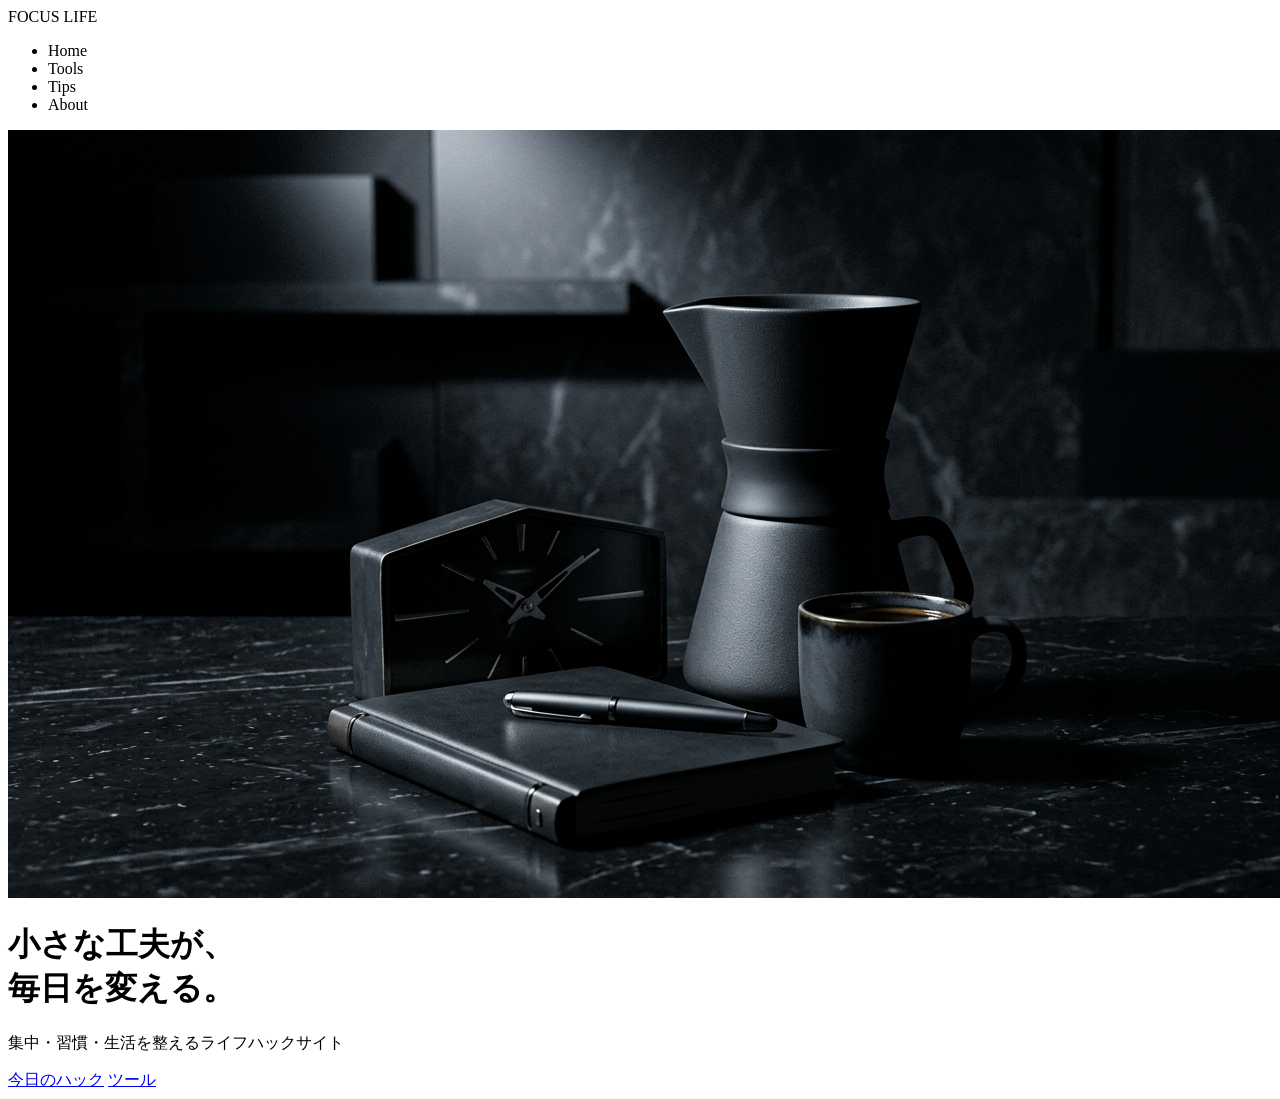
==== index.html @ 843cb501 "細かな変更" ====
<!DOCTYPE html>
<html lang="ja">
<head>
  <meta charset="UTF-8">
  <meta name="viewport" content="width=device-width, initial-scale=1.0">
  <title>FOCUS LIFE</title>
  <link rel="stylesheet" href="style.css">
</head>
<body>

  <header class="hero">

    <nav class="nav">
      <div class="logo">FOCUS LIFE</div>
      <ul>
        <li>Home</li>
        <li>Tools</li>
        <li>Tips</li>
        <li>About</li>
      </ul>
    </nav>

    
    <div class="slideshow">
      <img id="slideImage" alt="slide">
    </div>

    <div class="glow"></div>

    <div class="hero-content">
      <h1>小さな工夫が、<br>毎日を変える。</h1>
      <p>集中・習慣・生活を整えるライフハックサイト</p>

      <div class="buttons">

        <a href="gacha.html" class="btn primary">今日のハック</a>

        <a href="tool.html" class="btn">ツール</a>

       </div>
    </div>

  </header>

  
  <script src="index.js"></script>

  
  <script>
    window.addEventListener("load", () => {
      if (!document.getElementById("slideImage")) {
        console.error("slideImage が見つかりません");
      }
    });
  </script>

</body>
</html>
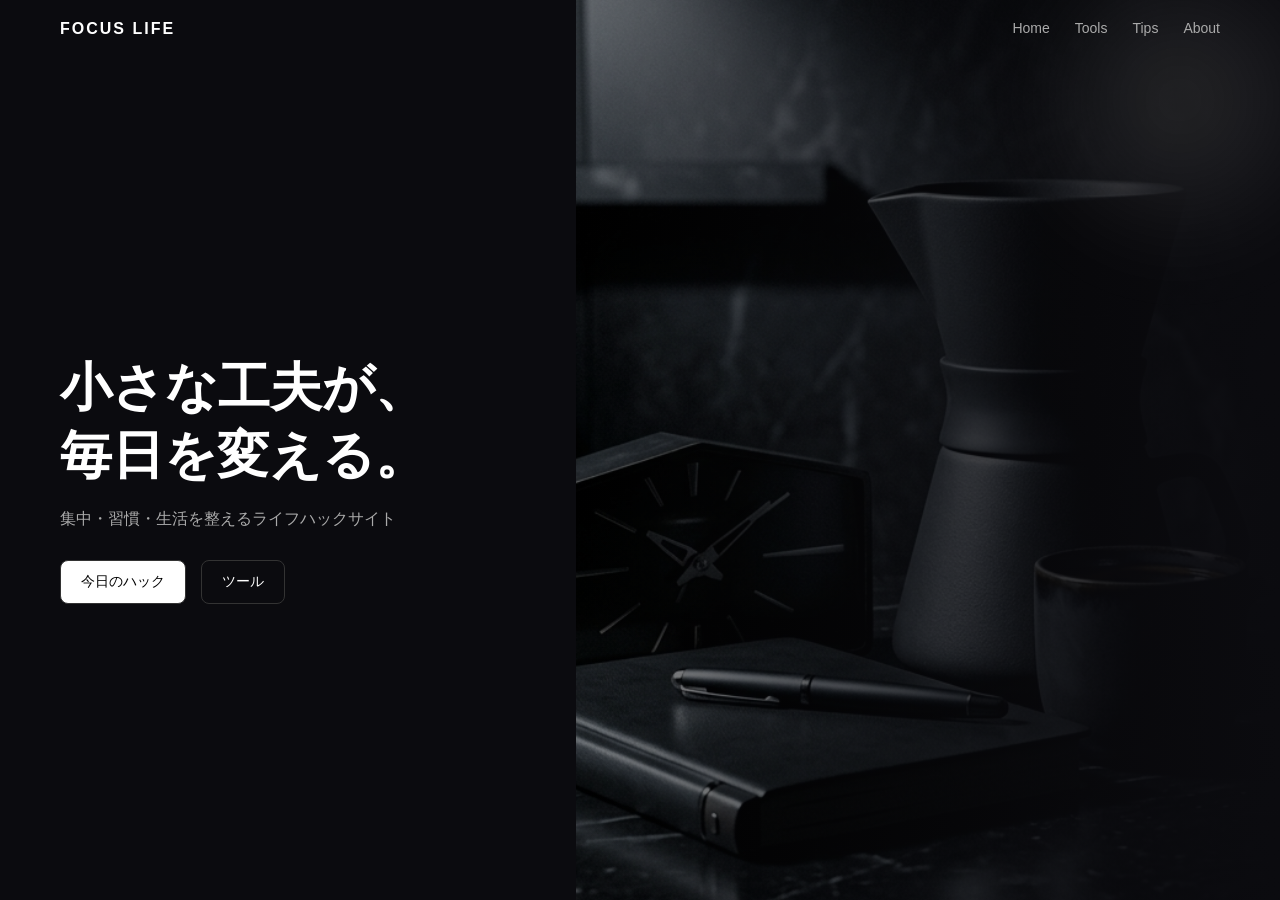
==== commit 198ee11c: "cssの適用" ====
--- a/index.html
+++ b/index.html
@@ -4,7 +4,7 @@
   <meta charset="UTF-8">
   <meta name="viewport" content="width=device-width, initial-scale=1.0">
   <title>FOCUS LIFE</title>
-  <link rel="stylesheet" href="style.css">
+  <link rel="stylesheet" href="css/style.css">
 </head>
 <body>
 
--- a/css/style.css
+++ b/css/style.css
@@ -0,0 +1,291 @@
+* {
+  margin: 0;
+  padding: 0;
+  box-sizing: border-box;
+  font-family: Arial, sans-serif;
+}
+
+body {
+  background: #0b0b0f;
+  color: #fff;
+  overflow: hidden;
+}
+
+/* ===== HERO ===== */
+.hero {
+  position: relative;
+  height: 100vh;
+  display: flex;
+  flex-direction: column;
+}
+
+/* ===== NAV ===== */
+.nav {
+  display: flex;
+  justify-content: space-between;
+  padding: 20px 60px;
+  z-index: 3;
+}
+
+.nav ul {
+  display: flex;
+  gap: 25px;
+  list-style: none;
+  color: #aaa;
+  font-size: 14px;
+}
+
+.logo {
+  font-weight: bold;
+  letter-spacing: 2px;
+}
+
+/* ===== TEXT ===== */
+.hero-content {
+  position: relative;
+  z-index: 3;
+  flex: 1;
+  display: flex;
+  flex-direction: column;
+  justify-content: center;
+  padding-left: 60px;
+}
+
+.hero-content h1 {
+  font-size: 52px;
+  line-height: 1.3;
+  margin-bottom: 20px;
+}
+
+.hero-content p {
+  color: #aaa;
+  margin-bottom: 30px;
+}
+
+/* ===== BUTTON ===== */
+.buttons {
+  display: flex;
+  gap: 15px;
+}
+
+.btn {
+  padding: 12px 20px;
+  border-radius: 8px;
+  text-decoration: none;
+  font-size: 14px;
+  border: 1px solid #333;
+  color: #fff;
+  transition: 0.3s;
+}
+
+.btn.primary {
+  background: #fff;
+  color: #000;
+}
+
+/* ===== SLIDESHOW ===== */
+.slideshow {
+  position: absolute;
+  top: 0;
+  right: 0;
+  width: 55%;
+  height: 100%;
+  overflow: hidden;
+  z-index: 1;
+}
+
+.slideshow img {
+  width: 100%;
+  height: 100%;
+  object-fit: cover;
+  opacity: 0;
+  transition: opacity 1s ease-in-out;
+  filter: brightness(0.55);
+  transform: scale(1.05);
+}
+
+/* グラデーション影 */
+.slideshow::after {
+  content: "";
+  position: absolute;
+  top: 0;
+  left: 0;
+  width: 100%;
+  height: 100%;
+  background: linear-gradient(to left, rgba(11,11,15,1), transparent);
+}
+
+/* 光エフェクト */
+.glow {
+  position: absolute;
+  top: -100px;
+  right: -100px;
+  width: 400px;
+  height: 400px;
+  background: radial-gradient(circle, rgba(255,255,255,0.12), transparent 60%);
+  filter: blur(40px);
+  z-index: 2;
+}
+
+.tool-grid {
+  display: grid;
+  grid-template-columns: repeat(auto-fit, minmax(200px, 1fr));
+  gap: 20px;
+}
+
+.tool-card {
+  display: block;
+  padding: 20px;
+  background: #ffffff;
+  border-radius: 12px;
+  text-decoration: none;
+  color: #333;
+  box-shadow: 0 4px 10px rgba(0,0,0,0.1);
+  transition: 0.2s;
+  font-weight: bold;
+}
+
+.tool-card:hover {
+  transform: translateY(-5px);
+  box-shadow: 0 8px 20px rgba(0,0,0,0.15);
+}
+
+
+.card-container {
+  margin-top: 30px;
+  display: grid;
+  grid-template-columns: repeat(2, 1fr);
+  gap: 20px;
+}
+
+.card {
+  height: 120px;
+  perspective: 1000px;
+  cursor: pointer;
+}
+
+.card-inner {
+  width: 100%;
+  height: 100%;
+  position: relative;
+  transform-style: preserve-3d;
+  transition: transform 0.6s;
+}
+
+.card.flipped .card-inner {
+  transform: rotateY(180deg);
+}
+
+.card-face {
+  position: absolute;
+  width: 100%;
+  height: 100%;
+  backface-visibility: hidden;
+  border-radius: 12px;
+  display: flex;
+  align-items: center;
+  justify-content: center;
+  font-weight: bold;
+  box-shadow: 0 4px 10px rgba(0,0,0,0.1);
+}
+
+/* 裏 */
+.card-back {
+  background: #333;
+  color: white;
+}
+
+/* 表 */
+.card-front {
+  background: white;
+  transform: rotateY(180deg);
+}
+
+
+
+.gacha-page .card-container {
+  margin-top: 30px;
+  display: grid;
+  grid-template-columns: repeat(2, 1fr);
+  gap: 20px;
+  max-width: 500px;
+  margin-left: auto;
+  margin-right: auto;
+}
+
+.gacha-page .card {
+  height: 140px;
+  perspective: 1000px;
+  cursor: pointer;
+}
+
+.gacha-page .card-inner {
+  width: 100%;
+  height: 100%;
+  position: relative;
+  transform-style: preserve-3d;
+  transition: transform 0.6s;
+}
+
+.gacha-page .card.flipped .card-inner {
+  transform: rotateY(180deg);
+}
+
+.gacha-page .card-face {
+  position: absolute;
+  width: 100%;
+  height: 100%;
+  backface-visibility: hidden;
+  border-radius: 12px;
+  display: flex;
+  align-items: center;
+  justify-content: center;
+  font-weight: bold;
+  box-shadow: 0 4px 10px rgba(0,0,0,0.1);
+  padding: 10px;
+}
+
+.gacha-page .card-front {
+  background: #ffffff;
+  color: #222;
+  border-radius: 12px;
+}
+
+.gacha-page .card-back {
+  background: linear-gradient(135deg, #333, #555);
+  color: white;
+  border-radius: 12px;
+}
+
+.gacha-page .card {
+  box-shadow: 0 8px 20px rgba(0,0,0,0.15);
+  transition: transform 0.2s;
+}
+
+.gacha-page .card:hover {
+  transform: translateY(-4px);
+}
+
+.gacha-page h1 {
+  margin-top: 10px;
+  margin-bottom: 30px;
+  text-align: center;
+}
+
+.gacha-page {
+  padding: 40px 20px;
+  text-align: center;
+}
+
+.gacha-page .btn {
+  background: #4a67ff;
+  color: white;
+  border: none;
+  padding: 12px 20px;
+  border-radius: 10px;
+  font-size: 16px;
+  cursor: pointer;
+  transition: 0.2s;
+  box-shadow: 0 4px 10px rgba(0,0,0,0.15);
+  margin-top: 30px;
+}
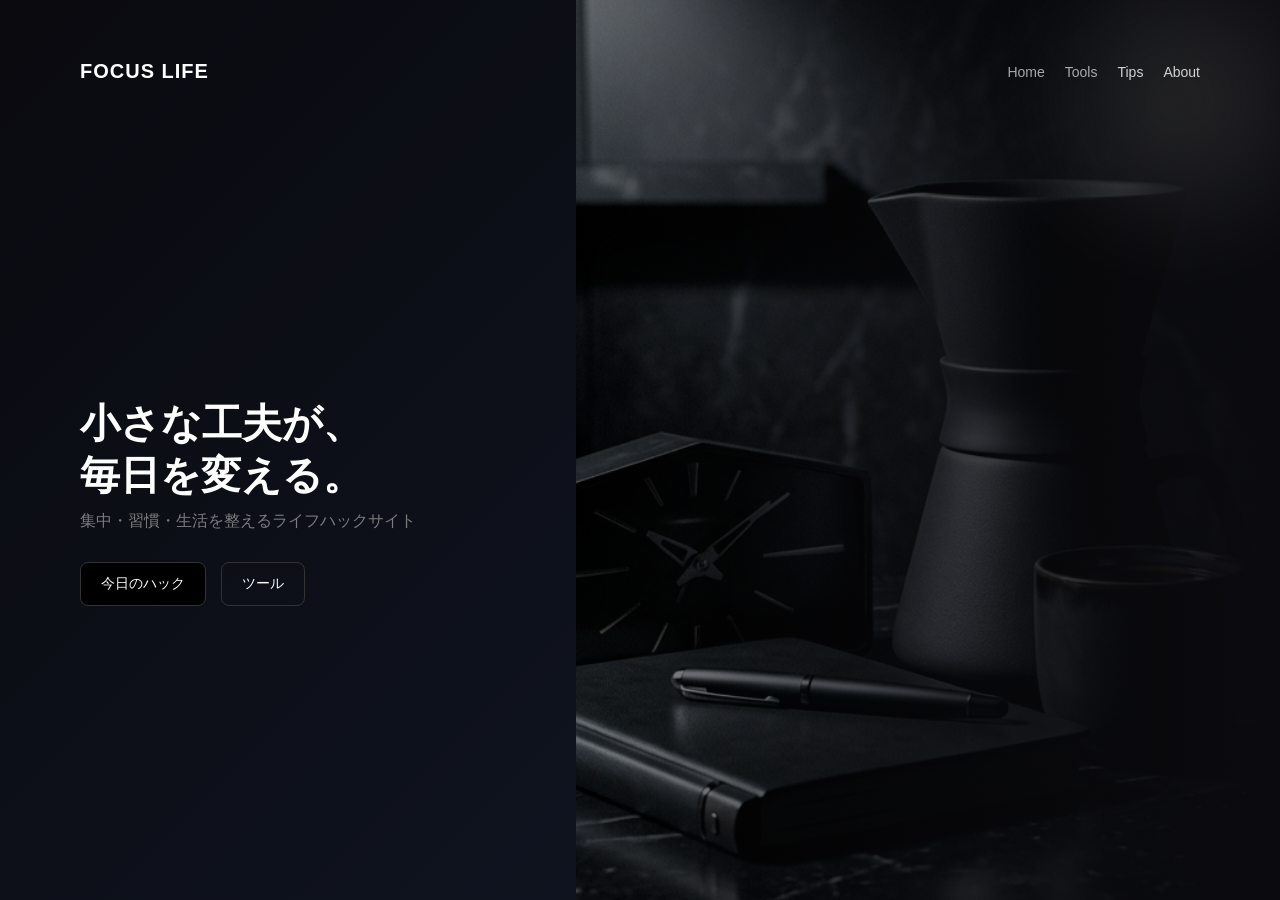
==== commit 181abca0: "HomeとToolsをいじった" ====
--- a/index.html
+++ b/index.html
@@ -13,8 +13,8 @@
     <nav class="nav">
       <div class="logo">FOCUS LIFE</div>
       <ul>
-        <li>Home</li>
-        <li>Tools</li>
+        <li><a href="index.html">Home</a></li>
+        <li><a href="tool.html">Tools</a></li>
         <li>Tips</li>
         <li>About</li>
       </ul>
--- a/css/style.css
+++ b/css/style.css
@@ -79,8 +79,8 @@
 }
 
 .btn.primary {
-  background: #fff;
-  color: #000;
+  background: #000;
+  color: #fff;
 }
 
 /* ===== SLIDESHOW ===== */
@@ -133,16 +133,103 @@
   gap: 20px;
 }
 
+body {
+  margin: 0;
+  font-family: "Segoe UI", sans-serif;
+  background: linear-gradient(135deg, #0a0a0f, #111827);
+  color: white;
+}
+
+/* ヘッダー */
+.hero {
+  padding: 40px 20px;
+}
+
+.nav {
+  display: flex;
+  justify-content: space-between;
+  align-items: center;
+  margin-bottom: 40px;
+}
+
+.logo {
+  font-weight: bold;
+  font-size: 20px;
+  letter-spacing: 1px;
+}
+
+.nav ul {
+  display: flex;
+  gap: 20px;
+  list-style: none;
+}
+
+.nav a,
+.nav li {
+  color: white;
+  text-decoration: none;
+  opacity: 0.8;
+  transition: 0.3s;
+}
+
+.nav a:hover {
+  opacity: 1;
+}
+
+/* タイトル */
+.hero-content h1 {
+  font-size: 40px;
+  margin: 0;
+}
+
+.hero-content p {
+  opacity: 0.7;
+  margin-top: 10px;
+}
+
+/* グリッド */
+.tool-grid {
+  display: grid;
+  grid-template-columns: repeat(auto-fit, minmax(220px, 1fr));
+  gap: 20px;
+}
+
+/* ⭐ガラスカード本体 */
 .tool-card {
-  display: block;
-  padding: 20px;
-  background: #ffffff;
-  border-radius: 12px;
+  display: flex;
+  align-items: center;
+  justify-content: center;
+  text-align: center;
+
+  padding: 22px;
+  border-radius: 18px;
+
+  color: white;
   text-decoration: none;
-  color: #333;
-  box-shadow: 0 4px 10px rgba(0,0,0,0.1);
-  transition: 0.2s;
-  font-weight: bold;
+
+  background: rgba(255, 255, 255, 0.07);
+  backdrop-filter: blur(14px);
+  -webkit-backdrop-filter: blur(14px);
+
+  border: 1px solid rgba(255, 255, 255, 0.12);
+
+  box-shadow: 0 8px 30px rgba(0, 0, 0, 0.4);
+
+  transition: all 0.25s ease;
+  font-weight: 500;
+}
+
+/* ホバー */
+.tool-card:hover {
+  transform: translateY(-6px) scale(1.02);
+  background: rgba(255, 255, 255, 0.12);
+  border: 1px solid rgba(255, 255, 255, 0.25);
+  box-shadow: 0 12px 40px rgba(0, 0, 0, 0.6);
+}
+
+/* クリック感 */
+.tool-card:active {
+  transform: translateY(-2px) scale(0.98);
 }
 
 .tool-card:hover {
@@ -288,4 +375,12 @@
   transition: 0.2s;
   box-shadow: 0 4px 10px rgba(0,0,0,0.15);
   margin-top: 30px;
+}
+.gacha-page {
+    min-height: 100vh;
+
+    background-image: url("../img13.png");
+    background-size: cover;
+    background-position: center;
+    background-repeat: no-repeat;
 }
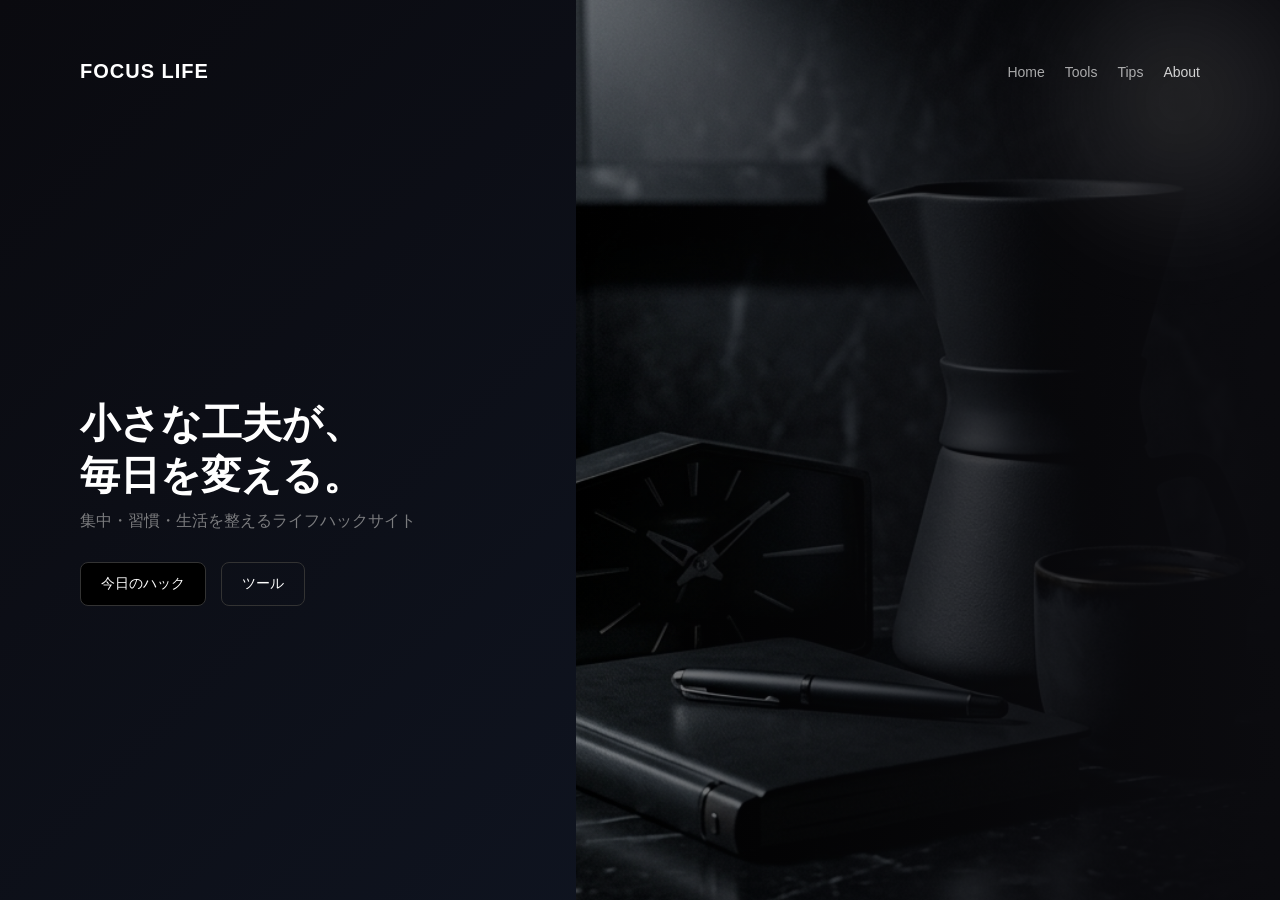
==== commit cc423df3: "tipsつなげた" ====
--- a/index.html
+++ b/index.html
@@ -15,7 +15,7 @@
       <ul>
         <li><a href="index.html">Home</a></li>
         <li><a href="tool.html">Tools</a></li>
-        <li>Tips</li>
+        <li><a href="gacha.html">Tips</a></li>
         <li>About</li>
       </ul>
     </nav>
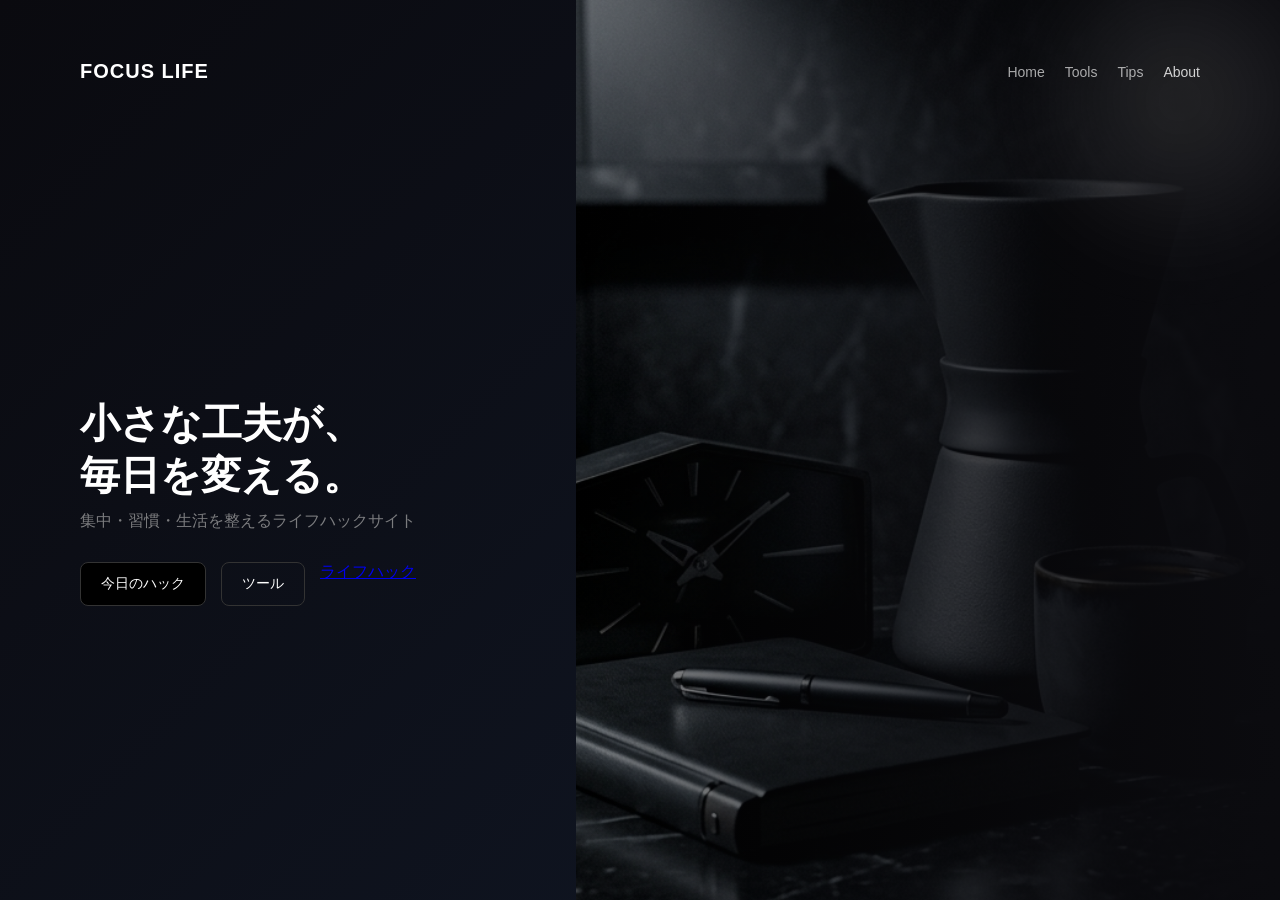
==== commit a8e21ba2: "色々変えた 写真をimagesフォルダーにまとめた。 ライフハックを100個追加した。" ====
--- a/index.html
+++ b/index.html
@@ -37,6 +37,8 @@
 
         <a href="tool.html" class="btn">ツール</a>
 
+        <a href="lifehacks.html" class="">ライフハック</a>
+
        </div>
     </div>
 
--- a/css/style.css
+++ b/css/style.css
@@ -383,4 +383,79 @@
     background-size: cover;
     background-position: center;
     background-repeat: no-repeat;
+}
+.bgm-page{
+  margin: 0;
+    padding: 0;
+    min-height: 100vh;         /* 1画面分以上の高さを確保してスクロール可能に */
+    background-color: #0b0b0f; /* ダークモードの背景色 */
+    color: #ffffff;            /* 全体の文字色を白に */
+    overflow-y: auto;          /* 縦スクロールを強制的に許可 */
+}
+.bgm-page h1{
+  font-family: "Segoe UI",sans-serif;
+  font-size:28px;
+  margin-bottom:10px;
+}
+.bgm-page p{
+  font-family: "Segoe UI",sans-serif;
+  margin-bottom: 60px;
+}
+.bgm-container{
+    max-width: 1000px;   /* ページ全体を広く使う */
+    width: 90%;
+    margin: 60px auto;   /* 中央に配置 */
+}
+
+.bgm-grid{
+    display: grid;
+    grid-template-columns: repeat(3, 1fr); /* 3列 */
+    gap: 40px;
+}
+
+.bgm-card{
+    border:1px soild rgba(225,225,225,0.8);
+    background: rgba(225,225,225,0.4);
+    border-radius: 16px;
+    overflow:hidden;
+    box-shadow: 0 10px 30px rgba(0,0,0,.5);
+    text-align:center;
+    transition:transform 0.3s ease,box-shadow 0.3s ease;
+}
+.bdm-card:hover{
+  transform: translateY(-5px);
+    background: rgba(255, 255, 255, 0.07);
+    border-color: rgba(255, 255, 255, 0.15);
+}
+.bgm-card img{
+    width: 100%;
+    height: 180px;
+    object-fit: cover;
+}
+
+.bgm-card h2{
+    font-size: 18px;
+    margin: 25px 0 15px 0;
+    font-family: "Segoe UI", sans-serif;
+    font-weight: 600;
+    letter-spacing: 1px;
+}
+
+.bgm-card button{
+    display: inline-block;
+    width: 65%;
+    padding: 10px 0;
+    margin-bottom: 25px;
+    font-size: 13px;
+    font-family:"Segoe UI",sans-serif;
+    font-weight:500;
+    background-color:#000;
+    color: #fff;
+    border:1px soild reba(255,233,233,0.15);
+    border-radius: 6px;
+    cursor:pointer;
+    transition:0.2s;
+}
+.bgm-card button:hover {
+    background-color: rgba(255, 255, 255, 0.1);
 }
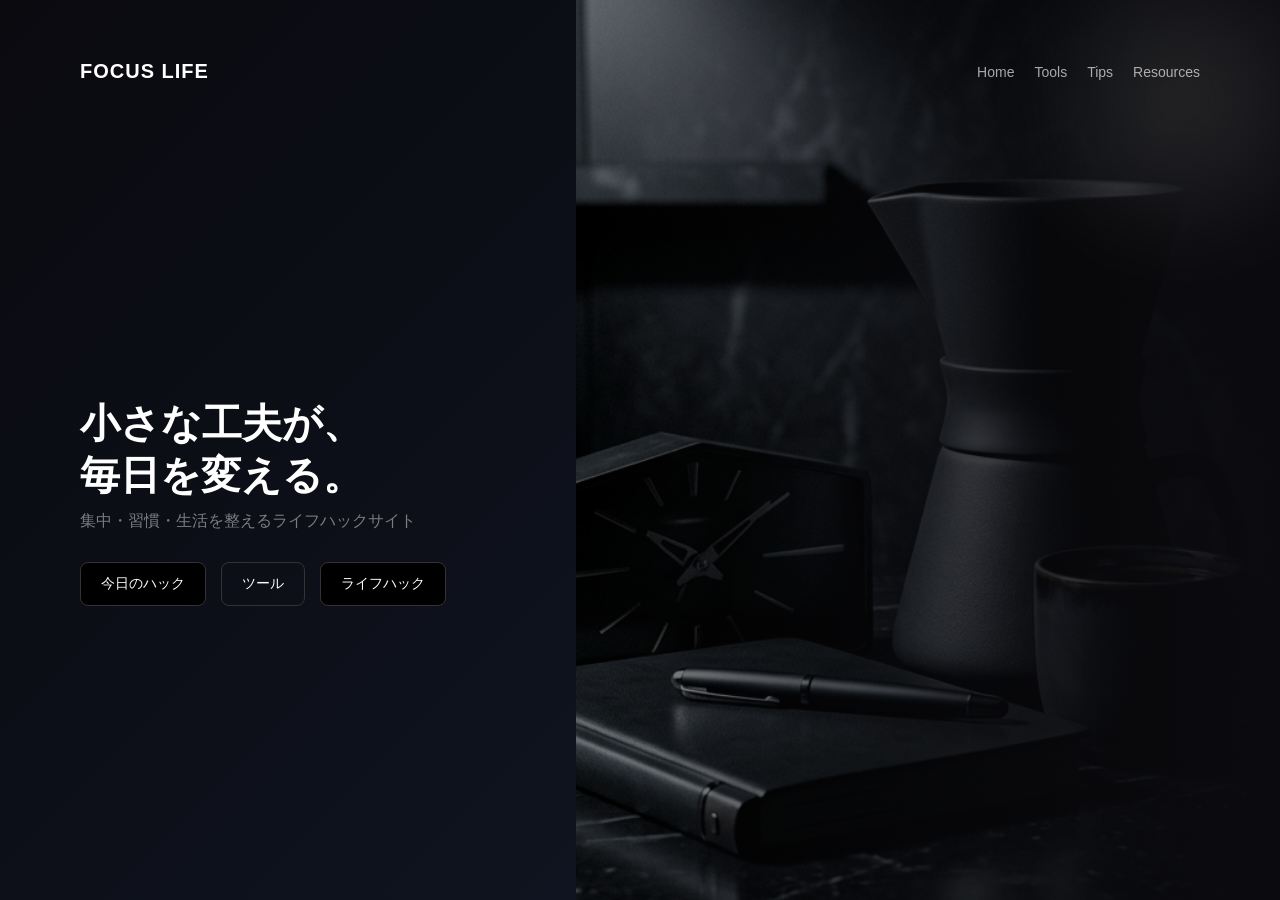
==== commit b3a7bc44: "Aboutー>Resources" ====
--- a/index.html
+++ b/index.html
@@ -16,7 +16,7 @@
         <li><a href="index.html">Home</a></li>
         <li><a href="tool.html">Tools</a></li>
         <li><a href="gacha.html">Tips</a></li>
-        <li>About</li>
+        <li><a href="lifehacks.html">Resources</a></li>
       </ul>
     </nav>
 
@@ -37,7 +37,7 @@
 
         <a href="tool.html" class="btn">ツール</a>
 
-        <a href="lifehacks.html" class="">ライフハック</a>
+        <a href="lifehacks.html" class="btn primary">ライフハック</a>
 
        </div>
     </div>
@@ -45,7 +45,7 @@
   </header>
 
   
-  <script src="index.js"></script>
+  <script src="js/index.js"></script>
 
   
   <script>
--- a/css/style.css
+++ b/css/style.css
@@ -379,7 +379,7 @@
 .gacha-page {
     min-height: 100vh;
 
-    background-image: url("../img13.png");
+    background-image: url("../images/img13.png");
     background-size: cover;
     background-position: center;
     background-repeat: no-repeat;
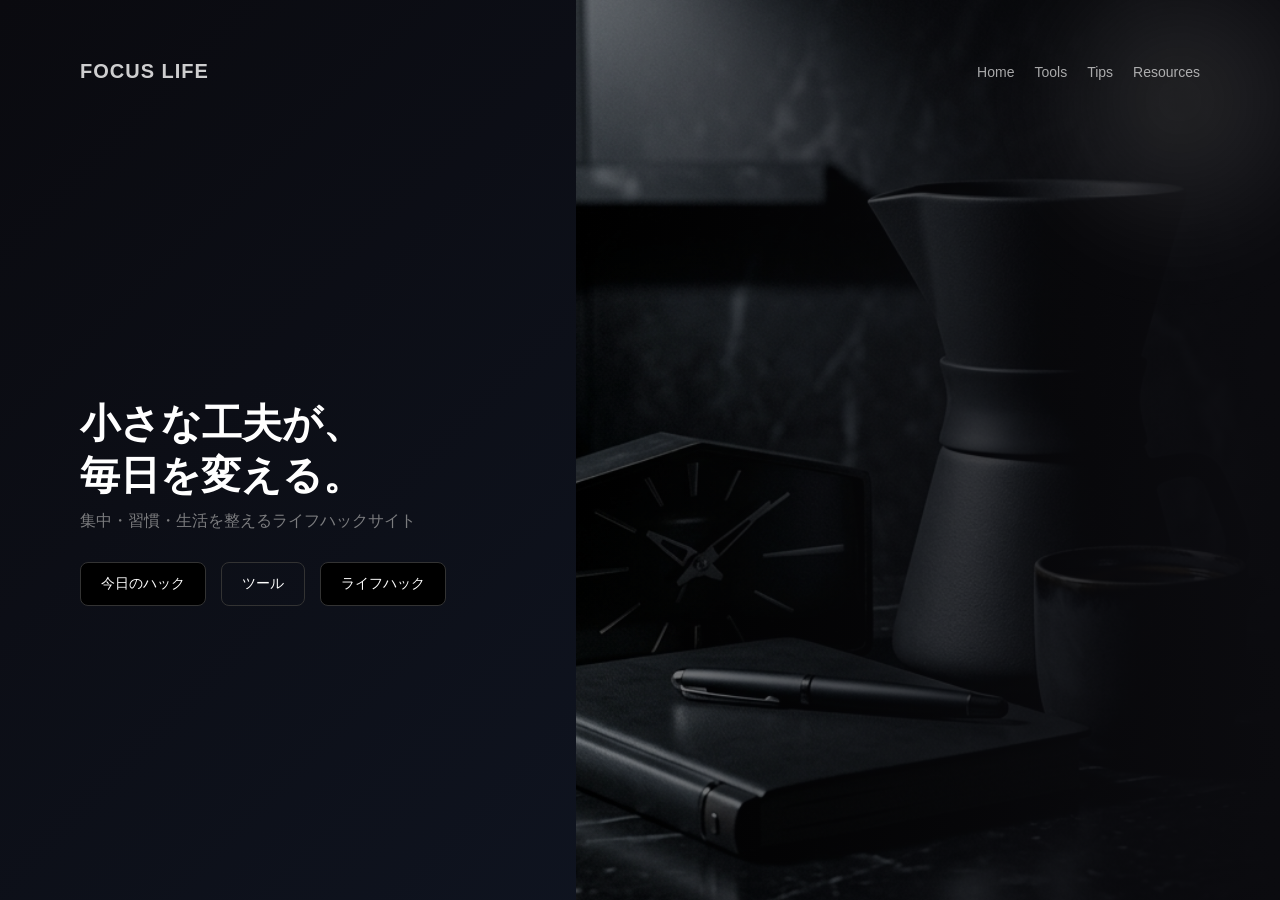
==== commit 5bede7f0: "ロゴを押すとホームに戻る" ====
--- a/index.html
+++ b/index.html
@@ -11,7 +11,7 @@
   <header class="hero">
 
     <nav class="nav">
-      <div class="logo">FOCUS LIFE</div>
+      <a href="index.html" style="text-decoration: none; color: inherit;"><div class="logo">FOCUS LIFE</div></a>
       <ul>
         <li><a href="index.html">Home</a></li>
         <li><a href="tool.html">Tools</a></li>
